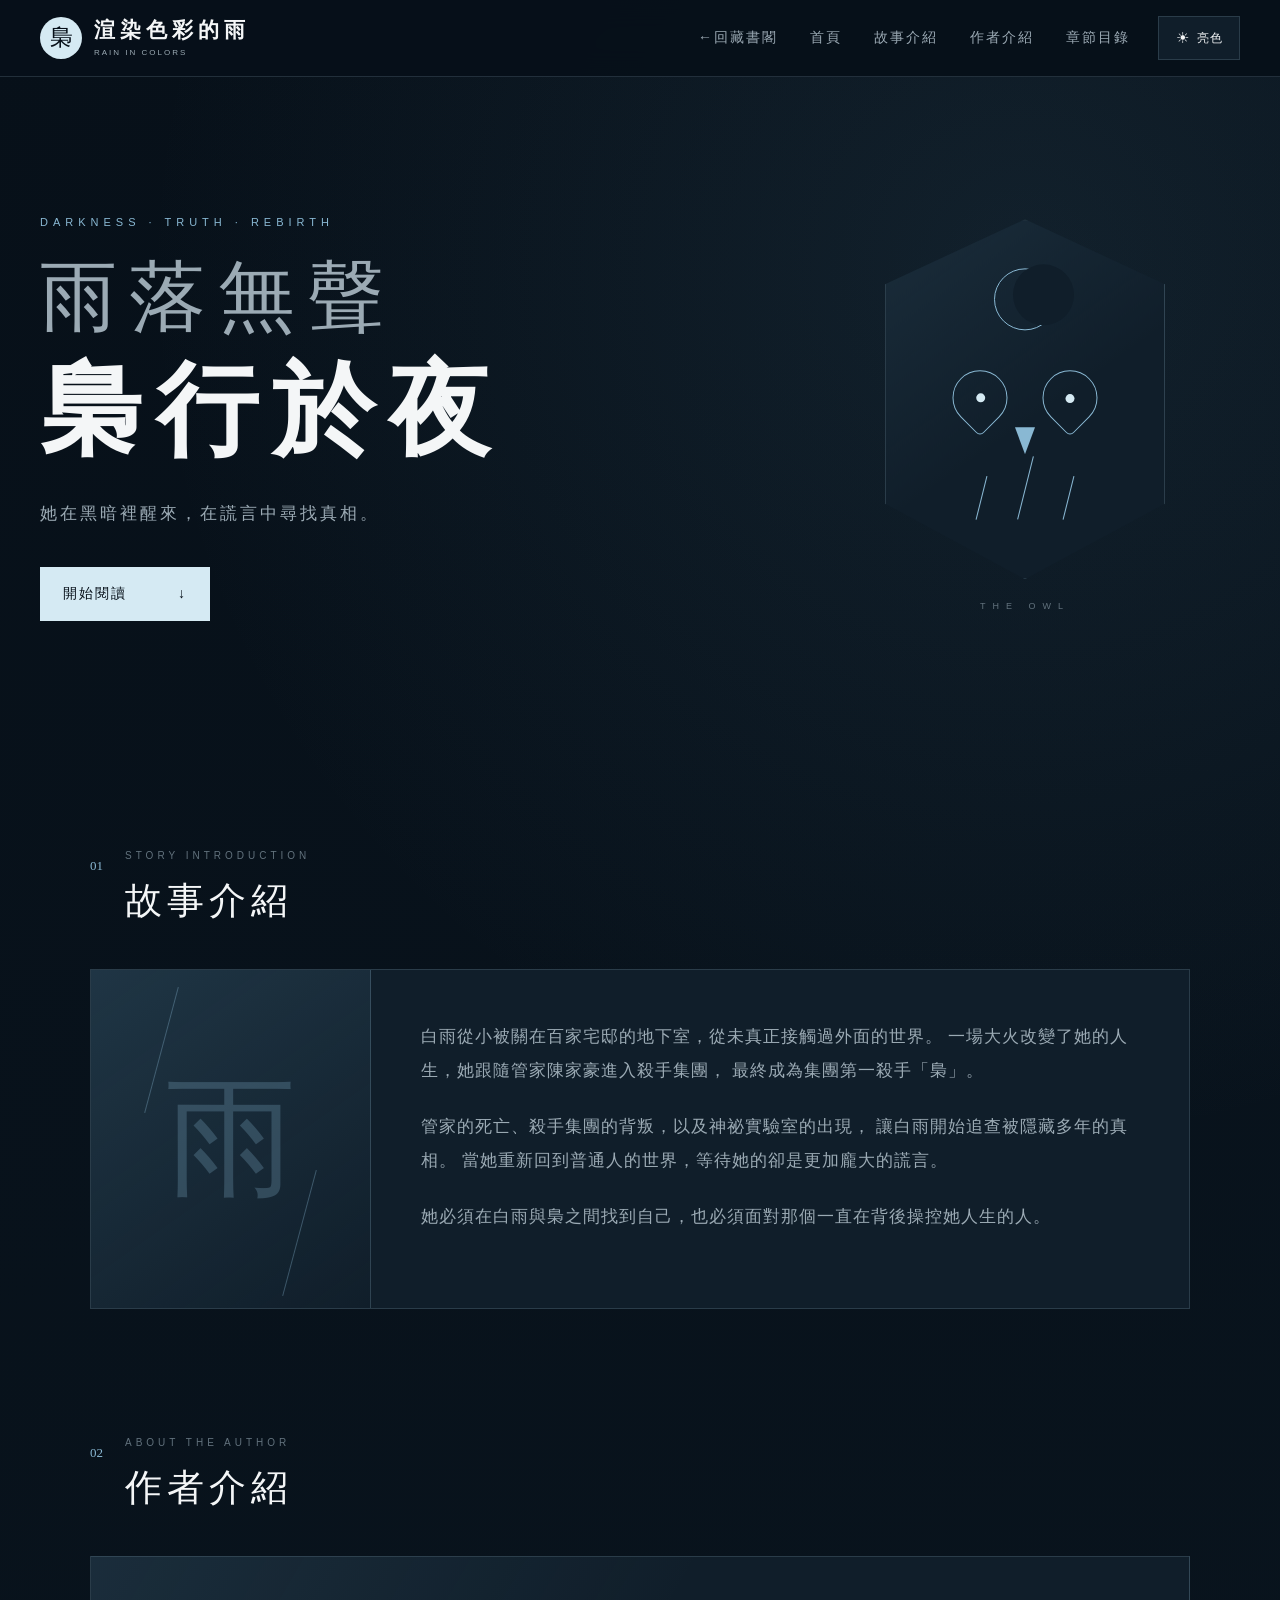
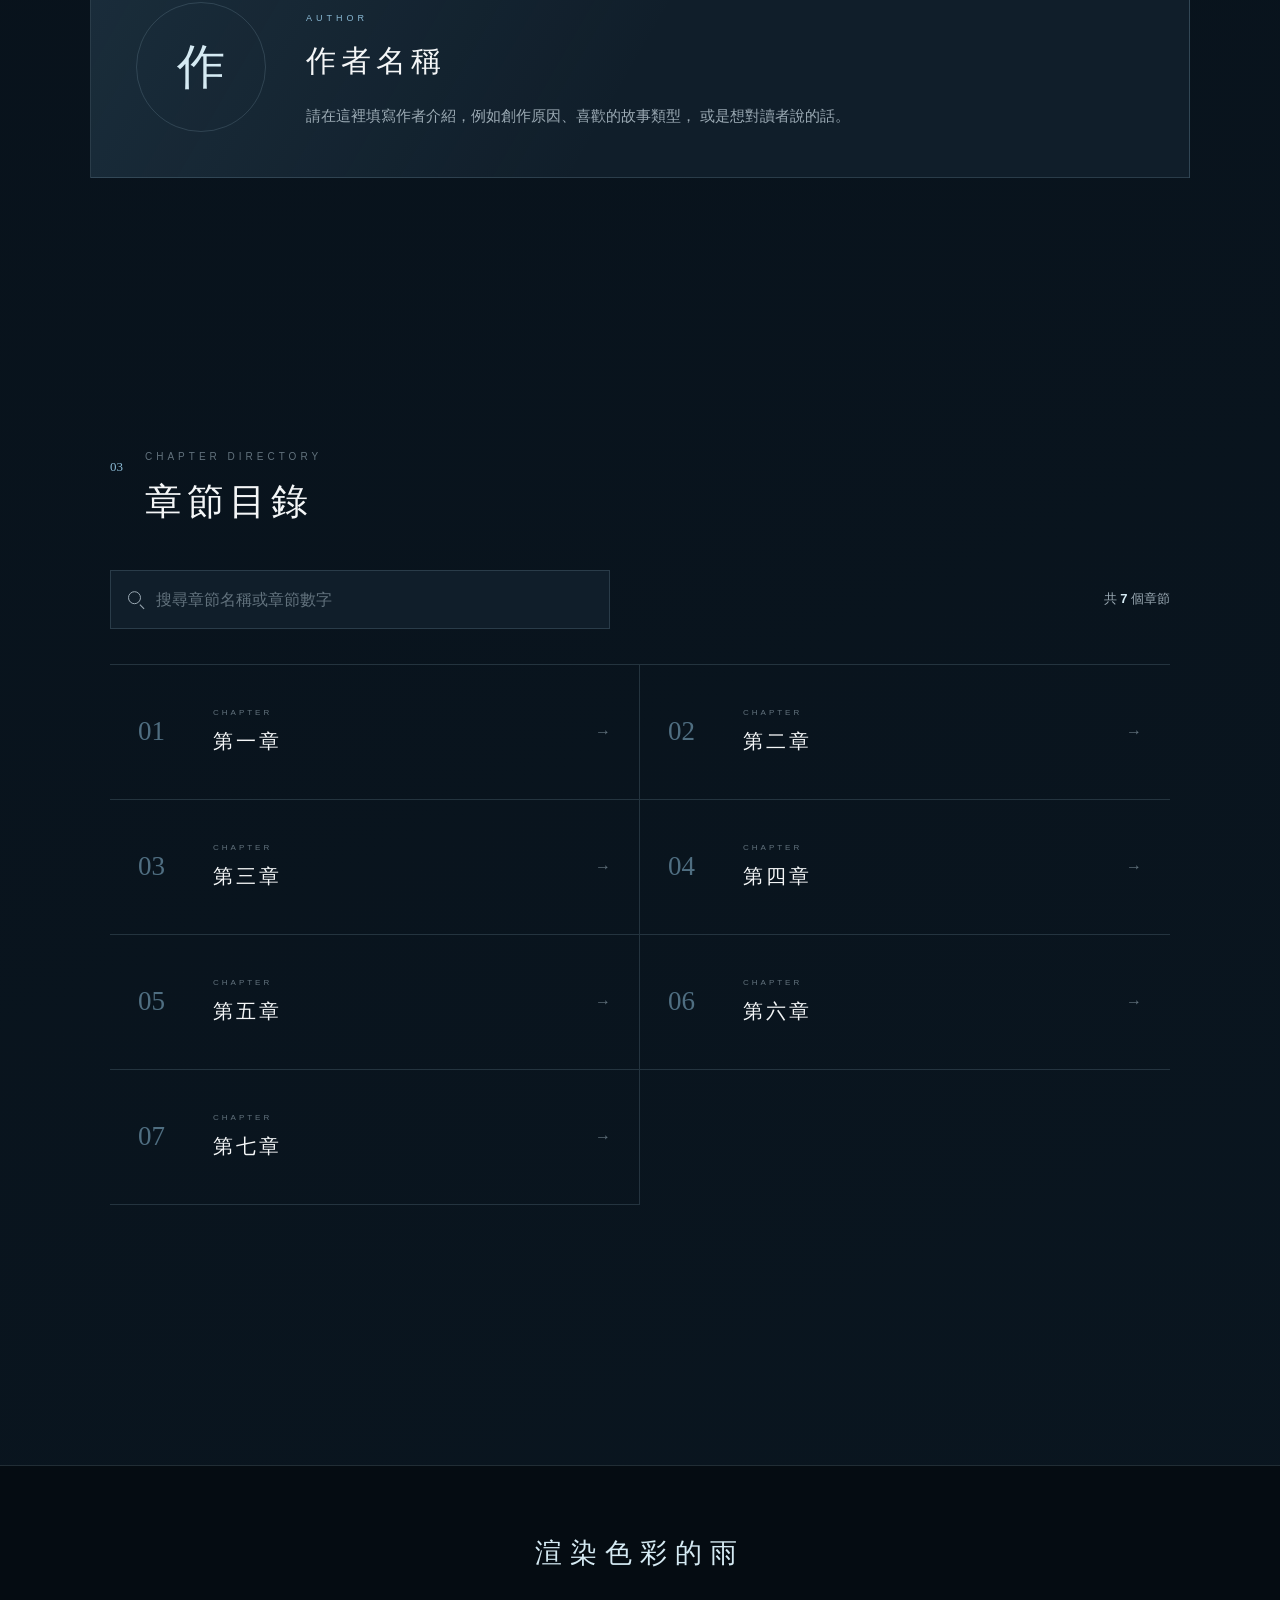
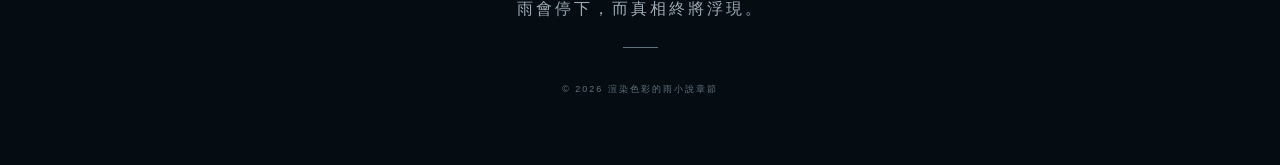
==== rain-in-colors/index.html @ 2d61eac8 "Add files via upload" ====
<!DOCTYPE html>
<html lang="zh-Hant">
<head>
  <meta charset="UTF-8">

  <!-- 讓網頁在手機上正常顯示 -->
  <meta name="viewport" content="width=device-width, initial-scale=1.0">

  <title>渲染色彩的雨｜小說章節</title>

  <!-- 引入 CSS -->
  <link rel="stylesheet" href="style.css">
</head>
<body>
  <!-- 頁首 -->
  <header class="site-header">
    <nav class="navbar">
      <!-- 網站標誌 -->
      <a href="index.html" class="logo">
        <span class="logo-symbol">梟</span>

        <span class="logo-text">
          <strong>渲染色彩的雨</strong>
          <small>RAIN IN COLORS</small>
        </span>
      </a>

      <div class="nav-right">
        <!-- 電腦版導覽列 -->
        <div class="nav-links">
          <a href="../index.html" class="library-link"><span>←</span>回藏書閣</a>
          <a href="index.html">首頁</a>
          <a href="#storyArea">故事介紹</a>
          <a href="#authorArea">作者介紹</a>
          <a href="#chapterArea">章節目錄</a>
        </div>

        <!-- 亮色與暗色切換按鈕 -->
        <button
          id="themeButton"
          class="theme-button"
          type="button"
          aria-label="切換亮色與暗色"
        >
          <span id="themeIcon">☀</span>
          <span id="themeText">亮色</span>
        </button>

        <!-- 手機版選單按鈕 -->
        <button
          id="menuButton"
          class="menu-button"
          type="button"
          aria-label="開啟選單"
          aria-expanded="false"
        >
          <span></span>
          <span></span>
          <span></span>
        </button>
      </div>
    </nav>

    <!-- 手機版選單 -->
    <div id="mobileMenu" class="mobile-menu">
      <a href="index.html">首頁</a>
      <a href="#storyArea">故事介紹</a>
      <a href="#authorArea">作者介紹</a>
      <a href="#chapterArea">章節目錄</a>
    </div>
  </header>

  <main>
    <!-- 首頁封面 -->
    <section class="hero">
      <div class="hero-content">
        <p class="hero-label">DARKNESS · TRUTH · REBIRTH</p>

        <h1>
          <span>雨落無聲</span>
          <strong>梟行於夜</strong>
        </h1>

        <p class="hero-description">
          她在黑暗裡醒來，在謊言中尋找真相。
        </p>

        <a href="#chapterArea" class="hero-button">
          <span>開始閱讀</span>
          <span>↓</span>
        </a>
      </div>

      <!-- 右邊重新設計的圖示 -->
      <div class="hero-mark" aria-hidden="true">
        <div class="mark-frame">
          <!-- 月亮 -->
          <span class="mark-moon"></span>

          <!-- 梟的眼睛 -->
          <div class="mark-eyes">
            <span class="mark-eye"></span>
            <span class="mark-eye"></span>
          </div>

          <!-- 梟的嘴 -->
          <span class="mark-beak"></span>

          <!-- 雨滴 -->
          <span class="mark-drop drop-one"></span>
          <span class="mark-drop drop-two"></span>
          <span class="mark-drop drop-three"></span>
        </div>

        <p>THE OWL</p>
      </div>
    </section>

    <!-- 故事介紹 -->
<section id="storyArea" class="introduction-section">
  <div class="section-heading">
    <span class="section-number">01</span>

    <div>
      <p>STORY INTRODUCTION</p>
      <h2>故事介紹</h2>
    </div>
  </div>

  <div class="story-introduction">
    <div class="story-decoration">
      <span>雨</span>
    </div>

    <div class="story-text">
      <p>
        白雨從小被關在百家宅邸的地下室，從未真正接觸過外面的世界。
        一場大火改變了她的人生，她跟隨管家陳家豪進入殺手集團，
        最終成為集團第一殺手「梟」。
      </p>

      <p>
        管家的死亡、殺手集團的背叛，以及神祕實驗室的出現，
        讓白雨開始追查被隱藏多年的真相。
        當她重新回到普通人的世界，等待她的卻是更加龐大的謊言。
      </p>

      <p>
        她必須在白雨與梟之間找到自己，也必須面對那個一直在背後操控她人生的人。
      </p>
    </div>
  </div>
</section>

<!-- 作者介紹 -->
<section id="authorArea" class="introduction-section author-section">
  <div class="section-heading">
    <span class="section-number">02</span>

    <div>
      <p>ABOUT THE AUTHOR</p>
      <h2>作者介紹</h2>
    </div>
  </div>

  <div class="author-introduction">
    <!-- 作者名字的第一個字，也可以改成其他文字 -->
    <div class="author-symbol">作</div>

    <div class="author-information">
      <!-- 在這裡填寫作者名稱 -->
      <span>AUTHOR</span>
      <h3>作者名稱</h3>

      <!-- 在這裡填寫作者介紹 -->
      <p>
        請在這裡填寫作者介紹，例如創作原因、喜歡的故事類型，
        或是想對讀者說的話。
      </p>
    </div>
  </div>
</section>

<!-- 章節目錄 -->
<section id="chapterArea" class="chapter-section">
    <!-- 章節目錄 -->
    <section id="chapterArea" class="chapter-section">
      <div class="section-heading">
        <span class="section-number">03</span>

        <div>
          <p>CHAPTER DIRECTORY</p>
          <h2>章節目錄</h2>
        </div>
      </div>

      <!-- 搜尋和章節數量 -->
      <div class="chapter-tools">
        <div class="search-box">
          <span class="search-icon"></span>

          <input
            id="searchInput"
            type="search"
            placeholder="搜尋章節名稱或章節數字"
            autocomplete="off"
          >

          <!-- 清除搜尋 -->
          <button
            id="clearSearchButton"
            class="clear-search"
            type="button"
            aria-label="清除搜尋"
          >
            ×
          </button>
        </div>

        <p class="chapter-count">
          共 <strong id="chapterCount">0</strong> 個章節
        </p>
      </div>

      <!-- JavaScript 會把章節放進這裡 -->
      <div id="chapterList" class="chapter-list"></div>

      <!-- 找不到章節時顯示 -->
      <div id="emptyMessage" class="empty-message">
        <span>梟</span>
        <h3>沒有找到章節</h3>
        <p>請嘗試其他章節名稱或數字。</p>
      </div>
    </section>
  </main>

  <!-- 頁尾 -->
  <footer class="site-footer">
    <div class="footer-content">
      <a href="index.html" class="footer-logo">渲染色彩的雨</a>

      <p>雨會停下，而真相終將浮現。</p>

      <div class="footer-line"></div>

      <small>
        © <span id="currentYear"></span> 渲染色彩的雨小說章節
      </small>
    </div>
  </footer>

  <!-- 回到最上方 -->
  <button
    id="backToTopButton"
    class="back-to-top"
    type="button"
    aria-label="回到最上方"
  >
    ↑
  </button>

  <!-- 引入 JavaScript -->
  <script src="script.js"></script>
</body>
</html>
---- rain-in-colors/style.css ----
/* ========================================
   1. 暗色模式的顏色
======================================== */

:root {
  --background: #071019;
  --background-second: #0a1620;
  --header-background: rgba(7, 16, 25, 0.96);
  --card: #101e2a;
  --card-hover: #152735;
  --text: #f4f6f7;
  --text-second: #9baab4;
  --text-dark: #62727d;
  --blue: #89b8d3;
  --blue-light: #d5eaf3;
  --border: rgba(173, 205, 222, 0.17);
  --footer: #050c12;
  --shadow: rgba(0, 0, 0, 0.3);
}


/* ========================================
   2. 亮色模式的顏色
======================================== */

/*
  JavaScript 會在 body 加上 light-theme，
  網頁就會改成下面這一組顏色。
*/
body.light-theme {
  --background: #edf2f4;
  --background-second: #f8fafb;
  --header-background: rgba(248, 250, 251, 0.96);
  --card: #ffffff;
  --card-hover: #e6eef2;
  --text: #17232d;
  --text-second: #536571;
  --text-dark: #81909a;
  --blue: #47758f;
  --blue-light: #294f64;
  --border: rgba(48, 82, 101, 0.17);
  --footer: #dae4e9;
  --shadow: rgba(27, 49, 62, 0.12);
}


/* ========================================
   3. 網頁共用設定
======================================== */

* {
  box-sizing: border-box;
}

html {
  scroll-behavior: smooth;
}

body {
  min-height: 100vh;
  margin: 0;
  color: var(--text);
  background:
    radial-gradient(
      circle at 80% 8%,
      rgba(93, 145, 173, 0.12),
      transparent 27%
    ),
    linear-gradient(
      155deg,
      var(--background),
      var(--background-second)
    );
  font-family: "Microsoft JhengHei", "Noto Sans TC", sans-serif;
  line-height: 1.7;
}

/* 所有顏色切換時的效果 */
body,
.site-header,
.site-footer,
.chapter-card,
.search-box input,
.theme-button,
.back-to-top {
  transition:
    color 0.25s,
    background-color 0.25s,
    border-color 0.25s;
}

button,
input {
  font: inherit;
}

a {
  color: inherit;
}

::selection {
  color: var(--background);
  background-color: var(--blue-light);
}


/* ========================================
   4. 頁首
======================================== */

.site-header {
  position: sticky;
  top: 0;
  z-index: 100;
  border-bottom: 1px solid var(--border);
  background-color: var(--header-background);
  backdrop-filter: blur(14px);
}

.navbar {
  display: flex;
  width: min(100% - 40px, 1200px);
  min-height: 76px;
  margin: auto;
  align-items: center;
  justify-content: space-between;
}

.logo {
  display: flex;
  align-items: center;
  gap: 12px;
  text-decoration: none;
}

.logo-symbol {
  display: grid;
  width: 42px;
  height: 42px;
  place-items: center;
  color: var(--background);
  background-color: var(--blue-light);
  border-radius: 50%;
  font-family: "PMingLiU", serif;
  font-size: 23px;
}

.logo-text {
  display: flex;
  flex-direction: column;
  line-height: 1.2;
}

.logo-text strong {
  font-family: "PMingLiU", serif;
  font-size: 21px;
  letter-spacing: 5px;
}

.logo-text small {
  margin-top: 5px;
  color: var(--text-second);
  font-size: 8px;
  letter-spacing: 2px;
}

.nav-right {
  display: flex;
  align-items: center;
  gap: 28px;
}

.nav-links {
  display: flex;
  align-items: center;
  gap: 32px;
}

.nav-links a {
  position: relative;
  color: var(--text-second);
  text-decoration: none;
  font-size: 14px;
  letter-spacing: 2px;
}

.nav-links a::after {
  position: absolute;
  right: 0;
  bottom: -8px;
  left: 0;
  height: 1px;
  content: "";
  background-color: var(--blue);
  transform: scaleX(0);
  transition: transform 0.2s;
}

.nav-links a:hover::after {
  transform: scaleX(1);
}

/* 亮色與暗色切換按鈕 */
.theme-button {
  display: flex;
  min-width: 82px;
  padding: 8px 12px;
  align-items: center;
  justify-content: center;
  gap: 7px;
  color: var(--text);
  border: 1px solid var(--border);
  background-color: var(--card);
  cursor: pointer;
  font-size: 12px;
  letter-spacing: 1px;
}

.theme-button:hover {
  border-color: var(--blue);
}

#themeIcon {
  font-size: 15px;
}

/* 手機選單按鈕 */
.menu-button {
  display: none;
  width: 42px;
  height: 42px;
  padding: 8px;
  border: 0;
  background: transparent;
  cursor: pointer;
}

.menu-button span {
  display: block;
  width: 100%;
  height: 1px;
  margin: 6px 0;
  background-color: var(--text);
}

.mobile-menu {
  display: none;
}


/* ========================================
   5. 首頁封面
======================================== */

.hero {
  position: relative;
  display: flex;
  width: min(100% - 40px, 1200px);
  min-height: 680px;
  margin: auto;
  align-items: center;
  overflow: hidden;
}

.hero-content {
  position: relative;
  z-index: 2;
  width: 64%;
}

.hero-label {
  margin: 0 0 22px;
  color: var(--blue);
  font-size: 11px;
  letter-spacing: 5px;
}

.hero-content h1 {
  margin: 0;
  font-family: "PMingLiU", "Microsoft JhengHei", serif;
  font-weight: normal;
  line-height: 1.15;
}

.hero-content h1 span,
.hero-content h1 strong {
  display: block;
}

.hero-content h1 span {
  color: var(--text-second);
  font-size: clamp(42px, 6vw, 78px);
  font-weight: normal;
  letter-spacing: 12px;
}

.hero-content h1 strong {
  margin-top: 10px;
  color: var(--text);
  font-size: clamp(55px, 8vw, 105px);
  letter-spacing: 14px;
}

.hero-description {
  margin: 30px 0 38px;
  color: var(--text-second);
  font-size: 17px;
  letter-spacing: 3px;
}

.hero-button {
  display: inline-flex;
  min-width: 170px;
  padding: 14px 22px;
  align-items: center;
  justify-content: space-between;
  color: var(--background);
  border: 1px solid var(--blue-light);
  background-color: var(--blue-light);
  text-decoration: none;
  font-size: 14px;
  letter-spacing: 2px;
}

.hero-button:hover {
  color: var(--blue-light);
  background-color: transparent;
}


/* ========================================
   6. 封面右邊的新圖示
======================================== */

.hero-mark {
  position: absolute;
  top: 50%;
  right: 5%;
  width: 310px;
  text-align: center;
  transform: translateY(-50%);
}

.mark-frame {
  position: relative;
  width: 280px;
  height: 360px;
  margin: auto;
  border: 1px solid var(--border);
  clip-path: polygon(
    50% 0,
    100% 18%,
    100% 79%,
    50% 100%,
    0 79%,
    0 18%
  );
  background:
    linear-gradient(
      145deg,
      rgba(101, 153, 181, 0.12),
      transparent 55%
    ),
    var(--card);
}

/* 圖示上方的月亮 */
.mark-moon {
  position: absolute;
  top: 48px;
  left: 50%;
  width: 62px;
  height: 62px;
  border: 1px solid var(--blue);
  border-radius: 50%;
  transform: translateX(-50%);
}

.mark-moon::after {
  position: absolute;
  top: -5px;
  left: 18px;
  width: 61px;
  height: 61px;
  content: "";
  background-color: var(--card);
  border-radius: 50%;
}

/* 梟的雙眼 */
.mark-eyes {
  position: absolute;
  top: 150px;
  left: 50%;
  display: flex;
  gap: 35px;
  transform: translateX(-50%);
}

.mark-eye {
  position: relative;
  width: 55px;
  height: 55px;
  border: 1px solid var(--blue);
  border-radius: 50% 50% 50% 10%;
  transform: rotate(-45deg);
}

.mark-eye:last-child {
  border-radius: 50% 50% 10% 50%;
  transform: rotate(45deg);
}

.mark-eye::after {
  position: absolute;
  top: 50%;
  left: 50%;
  width: 9px;
  height: 9px;
  content: "";
  background-color: var(--blue-light);
  border-radius: 50%;
  transform: translate(-50%, -50%);
}

/* 梟的嘴 */
.mark-beak {
  position: absolute;
  top: 207px;
  left: 50%;
  border-top: 27px solid var(--blue);
  border-right: 10px solid transparent;
  border-left: 10px solid transparent;
  transform: translateX(-50%);
}

/* 圖示下方的三個雨滴 */
.mark-drop {
  position: absolute;
  bottom: 58px;
  width: 1px;
  height: 45px;
  background-color: var(--blue);
  transform: rotate(14deg);
}

.drop-one {
  left: 95px;
}

.drop-two {
  left: 139px;
  height: 65px;
}

.drop-three {
  right: 95px;
}

.hero-mark p {
  margin: 20px 0 0;
  color: var(--text-dark);
  font-size: 9px;
  letter-spacing: 7px;
}


/* ========================================
   7. 章節目錄
======================================== */

.chapter-section {
  width: min(100% - 40px, 1100px);
  margin: auto;
  padding: 90px 0 130px;
}

.section-heading {
  display: flex;
  margin-bottom: 36px;
  align-items: flex-start;
  gap: 22px;
}

.section-number {
  padding-top: 8px;
  color: var(--blue);
  font-family: Georgia, serif;
  font-size: 13px;
}

.section-heading p {
  margin: 0 0 6px;
  color: var(--text-dark);
  font-size: 10px;
  letter-spacing: 4px;
}

.section-heading h2 {
  margin: 0;
  font-family: "PMingLiU", serif;
  font-size: 37px;
  font-weight: normal;
  letter-spacing: 5px;
}

.chapter-tools {
  display: flex;
  margin-bottom: 35px;
  align-items: center;
  justify-content: space-between;
  gap: 25px;
}

.search-box {
  position: relative;
  width: min(100%, 500px);
}

.search-box input {
  width: 100%;
  padding: 15px 45px;
  color: var(--text);
  border: 1px solid var(--border);
  outline: none;
  background-color: var(--card);
}

.search-box input::placeholder {
  color: var(--text-dark);
}

.search-box input:focus {
  border-color: var(--blue);
  box-shadow: 0 0 0 3px rgba(103, 153, 180, 0.1);
}

.search-icon {
  position: absolute;
  top: 50%;
  left: 18px;
  width: 13px;
  height: 13px;
  border: 1px solid var(--text-second);
  border-radius: 50%;
  transform: translateY(-60%);
}

.search-icon::after {
  position: absolute;
  right: -5px;
  bottom: -4px;
  width: 6px;
  height: 1px;
  content: "";
  background-color: var(--text-second);
  transform: rotate(45deg);
}

.clear-search {
  position: absolute;
  top: 50%;
  right: 12px;
  display: none;
  width: 28px;
  height: 28px;
  color: var(--text-second);
  border: 0;
  background: transparent;
  cursor: pointer;
  font-size: 22px;
  transform: translateY(-50%);
}

.chapter-count {
  margin: 0;
  color: var(--text-second);
  font-size: 13px;
}

.chapter-count strong {
  color: var(--blue-light);
}

.chapter-list {
  display: grid;
  grid-template-columns: repeat(2, 1fr);
  border-top: 1px solid var(--border);
}

.chapter-card {
  display: flex;
  min-height: 135px;
  padding: 28px;
  align-items: center;
  gap: 25px;
  border-right: 1px solid var(--border);
  border-bottom: 1px solid var(--border);
  background-color: transparent;
  text-decoration: none;
}

.chapter-card:nth-child(even) {
  border-right: 0;
}

.chapter-card:hover {
  background-color: var(--card-hover);
}

.chapter-card:hover .chapter-arrow {
  color: var(--blue-light);
  transform: translateX(5px);
}

.chapter-number {
  min-width: 50px;
  color: var(--blue);
  opacity: 0.55;
  font-family: Georgia, serif;
  font-size: 27px;
}

.chapter-information {
  flex: 1;
}

.chapter-information small {
  display: block;
  margin-bottom: 5px;
  color: var(--text-dark);
  font-size: 8px;
  letter-spacing: 3px;
}

.chapter-name {
  font-family: "PMingLiU", serif;
  font-size: 20px;
  letter-spacing: 3px;
}

.chapter-arrow {
  color: var(--text-dark);
  transition: 0.2s;
}

.empty-message {
  display: none;
  padding: 70px 20px;
  text-align: center;
  border: 1px solid var(--border);
}

.empty-message span {
  color: var(--blue);
  opacity: 0.15;
  font-family: "PMingLiU", serif;
  font-size: 80px;
}

.empty-message h3 {
  margin: 10px 0 5px;
  font-weight: normal;
}

.empty-message p {
  margin: 0;
  color: var(--text-second);
  font-size: 13px;
}


/* ========================================
   8. 獨立章節 HTML 使用的樣式
======================================== */

.chapter-page {
  width: min(100% - 40px, 850px);
  min-height: 700px;
  margin: auto;
  padding: 65px 0 120px;
}

.chapter-page-top {
  display: flex;
  margin-bottom: 75px;
  align-items: center;
  justify-content: space-between;
}

.back-button {
  color: var(--text-second);
  text-decoration: none;
  font-size: 13px;
  letter-spacing: 2px;
}

.back-button:hover {
  color: var(--blue-light);
}

.chapter-label {
  color: var(--text-dark);
  font-family: Georgia, serif;
  font-size: 12px;
  letter-spacing: 3px;
}

.chapter-title {
  margin-bottom: 65px;
  text-align: center;
}

.chapter-title p {
  margin: 0 0 15px;
  color: var(--blue);
  font-size: 9px;
  letter-spacing: 5px;
}

.chapter-title h1 {
  margin: 0;
  font-family: "PMingLiU", serif;
  font-size: clamp(35px, 6vw, 52px);
  font-weight: normal;
  letter-spacing: 8px;
}

.chapter-title-line {
  width: 45px;
  height: 1px;
  margin: 28px auto 0;
  background-color: var(--blue);
}

/* 小說正文 */
.novel-content {
  min-height: 400px;
  color: var(--text);
  font-family: "PMingLiU", "Microsoft JhengHei", serif;
  font-size: 19px;
  line-height: 2.2;
  letter-spacing: 1px;
}

/* 每一段正文 */
.novel-content p {
  margin: 0 0 28px;
  text-indent: 2em;
}

/* 章節最下方按鈕 */
.chapter-navigation {
  display: grid;
  margin-top: 90px;
  grid-template-columns: repeat(2, 1fr);
  border-top: 1px solid var(--border);
  border-bottom: 1px solid var(--border);
}

.chapter-nav-link {
  display: flex;
  padding: 24px;
  flex-direction: column;
  text-decoration: none;
}

.chapter-nav-link:first-child {
  border-right: 1px solid var(--border);
}

.chapter-nav-link:hover {
  background-color: var(--card-hover);
}

.chapter-nav-link small {
  margin-bottom: 5px;
  color: var(--text-dark);
  font-size: 8px;
  letter-spacing: 3px;
}

.chapter-nav-link span {
  color: var(--blue-light);
  font-size: 14px;
}

.chapter-nav-next {
  text-align: right;
}

.chapter-nav-link.disabled {
  visibility: hidden;
  pointer-events: none;
}


/* ========================================
   9. 頁尾
======================================== */

.site-footer {
  border-top: 1px solid var(--border);
  background-color: var(--footer);
}

.footer-content {
  width: min(100% - 40px, 1100px);
  margin: auto;
  padding: 65px 0;
  text-align: center;
}

.footer-logo {
  color: var(--blue-light);
  text-decoration: none;
  font-family: "PMingLiU", serif;
  font-size: 27px;
  letter-spacing: 8px;
}

.footer-content p {
  margin: 18px 0;
  color: var(--text-second);
  font-family: "PMingLiU", serif;
  letter-spacing: 3px;
}

.footer-line {
  width: 35px;
  height: 1px;
  margin: 25px auto;
  background-color: var(--text-dark);
}

.footer-content small {
  color: var(--text-dark);
  font-size: 9px;
  letter-spacing: 2px;
}

.back-to-top {
  position: fixed;
  right: 25px;
  bottom: 25px;
  z-index: 50;
  display: grid;
  width: 43px;
  height: 43px;
  place-items: center;
  color: var(--blue-light);
  border: 1px solid var(--border);
  background-color: var(--card);
  cursor: pointer;
  opacity: 0;
  pointer-events: none;
}

.back-to-top.show {
  opacity: 1;
  pointer-events: auto;
}


/* ========================================
   故事介紹與作者介紹
======================================== */

.introduction-section {
  width: min(100% - 40px, 1100px);
  margin: auto;
  padding: 90px 0;
}

/* 故事介紹外框 */
.story-introduction {
  display: grid;
  min-height: 340px;
  grid-template-columns: 280px 1fr;
  border: 1px solid var(--border);
  background-color: var(--card);
}

/* 左邊的「雨」字裝飾 */
.story-decoration {
  display: grid;
  position: relative;
  place-items: center;
  overflow: hidden;
  border-right: 1px solid var(--border);
  background:
    linear-gradient(
      145deg,
      rgba(91, 145, 174, 0.2),
      transparent
    );
}

.story-decoration::before,
.story-decoration::after {
  position: absolute;
  width: 1px;
  height: 130px;
  content: "";
  background-color: var(--blue);
  opacity: 0.35;
  transform: rotate(15deg);
}

.story-decoration::before {
  top: 15px;
  left: 70px;
}

.story-decoration::after {
  right: 70px;
  bottom: 10px;
}

.story-decoration span {
  color: var(--blue);
  opacity: 0.25;
  font-family: "PMingLiU", serif;
  font-size: 130px;
}

/* 故事介紹文字 */
.story-text {
  padding: 50px;
}

.story-text p {
  margin: 0 0 22px;
  color: var(--text-second);
  font-family: "PMingLiU", "Microsoft JhengHei", serif;
  font-size: 17px;
  line-height: 2;
  letter-spacing: 1px;
}

.story-text p:last-child {
  margin-bottom: 0;
}

/* 作者介紹與故事介紹之間的距離 */
.author-section {
  padding-top: 35px;
}

/* 作者介紹外框 */
.author-introduction {
  display: flex;
  padding: 45px;
  align-items: center;
  gap: 40px;
  border: 1px solid var(--border);
  background:
    linear-gradient(
      120deg,
      rgba(95, 145, 172, 0.13),
      transparent 50%
    ),
    var(--card);
}

/* 作者名字圖示 */
.author-symbol {
  display: grid;
  width: 130px;
  height: 130px;
  flex-shrink: 0;
  place-items: center;
  color: var(--blue-light);
  border: 1px solid var(--border);
  border-radius: 50%;
  font-family: "PMingLiU", serif;
  font-size: 48px;
}

/* 作者資料 */
.author-information span {
  color: var(--blue);
  font-size: 9px;
  letter-spacing: 4px;
}

.author-information h3 {
  margin: 6px 0 15px;
  font-family: "PMingLiU", serif;
  font-size: 30px;
  font-weight: normal;
  letter-spacing: 5px;
}

.author-information p {
  max-width: 650px;
  margin: 0;
  color: var(--text-second);
  font-size: 15px;
  line-height: 2;
}

/* ========================================
   10. 手機版
======================================== */

@media (max-width: 800px) {
  .nav-links {
    display: none;
  }

  .menu-button {
    display: block;
  }

  .mobile-menu.open {
    display: flex;
    padding: 10px 20px 20px;
    flex-direction: column;
    border-top: 1px solid var(--border);
  }

  .mobile-menu a {
    padding: 12px;
    color: var(--text-second);
    text-decoration: none;
  }

  .hero-content {
    width: 100%;
  }

  .hero-mark {
    right: -90px;
    opacity: 0.35;
  }
}

@media (max-width: 650px) {
  .navbar,
  .hero,
  .chapter-section,
  .chapter-page {
    width: min(100% - 30px, 1100px);
  }

  .navbar {
    min-height: 68px;
  }

  .logo-text small {
    display: none;
  }

  .nav-right {
    gap: 6px;
  }

  .theme-button {
    min-width: 43px;
    padding: 8px;
  }

  #themeText {
    display: none;
  }

  .hero {
    min-height: 600px;
  }

  .hero-content h1 span {
    letter-spacing: 7px;
  }

  .hero-content h1 strong {
    letter-spacing: 8px;
  }

  .hero-description {
    max-width: 330px;
    font-size: 14px;
    letter-spacing: 2px;
  }

  .hero-mark {
    display: none;
  }

  .chapter-section {
    padding: 70px 0 100px;
  }

  .chapter-tools {
    align-items: flex-start;
    flex-direction: column;
  }

  .search-box {
    width: 100%;
  }

  .chapter-list {
    grid-template-columns: 1fr;
  }

  .chapter-card {
    min-height: 115px;
    padding: 22px 15px;
    border-right: 0;
  }

  .chapter-page {
    padding-top: 45px;
  }

  .novel-content {
    font-size: 18px;
  }

  .chapter-navigation {
    grid-template-columns: 1fr;
  }

  .chapter-nav-link:first-child {
    border-right: 0;
    border-bottom: 1px solid var(--border);
  }

  .chapter-nav-next {
    text-align: left;
  }

  @media (max-width: 650px) {
  .introduction-section {
    width: min(100% - 30px, 1100px);
    padding: 65px 0;
  }

  .story-introduction {
    grid-template-columns: 1fr;
  }

  .story-decoration {
    min-height: 180px;
    border-right: 0;
    border-bottom: 1px solid var(--border);
  }

  .story-decoration span {
    font-size: 90px;
  }

  .story-text {
    padding: 28px 22px;
  }

  .story-text p {
    font-size: 16px;
  }

  .author-introduction {
    padding: 30px 22px;
    align-items: flex-start;
    flex-direction: column;
  }

  .author-symbol {
    width: 90px;
    height: 90px;
    font-size: 35px;
  }
}
}
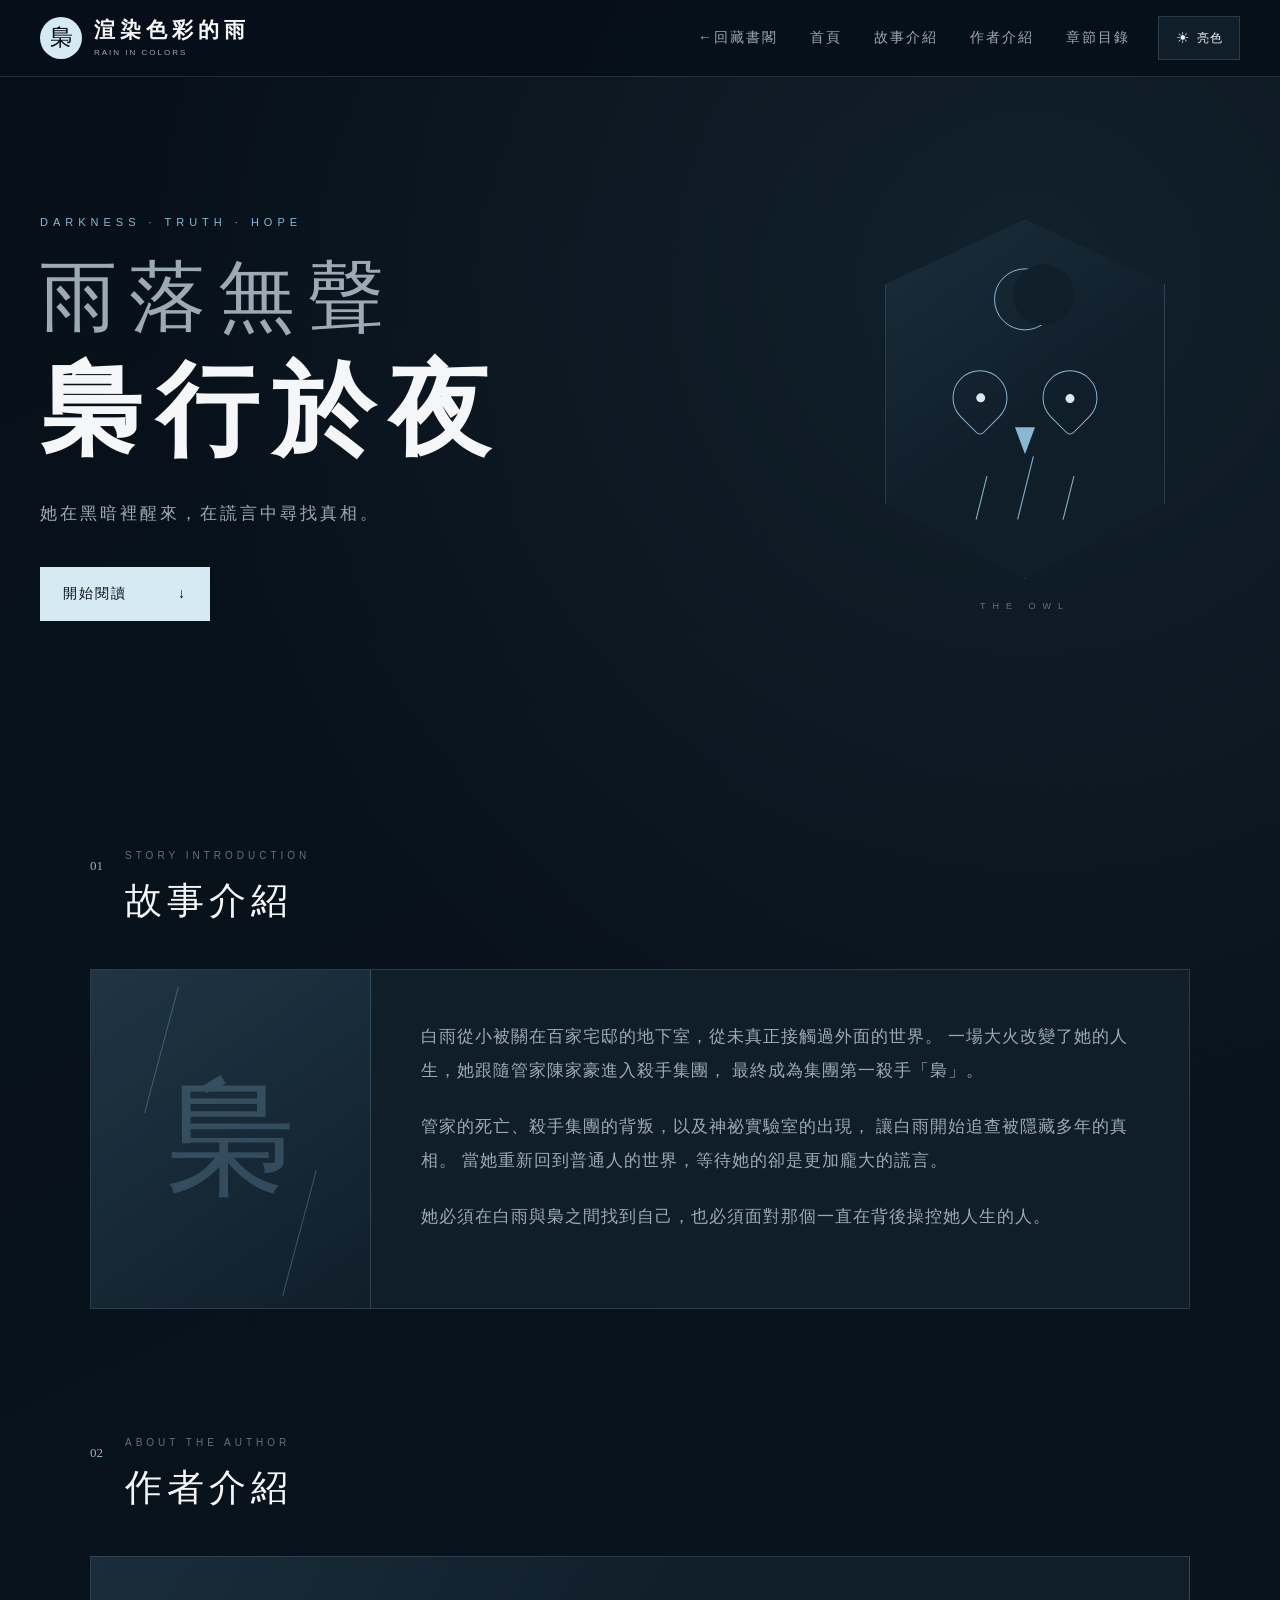
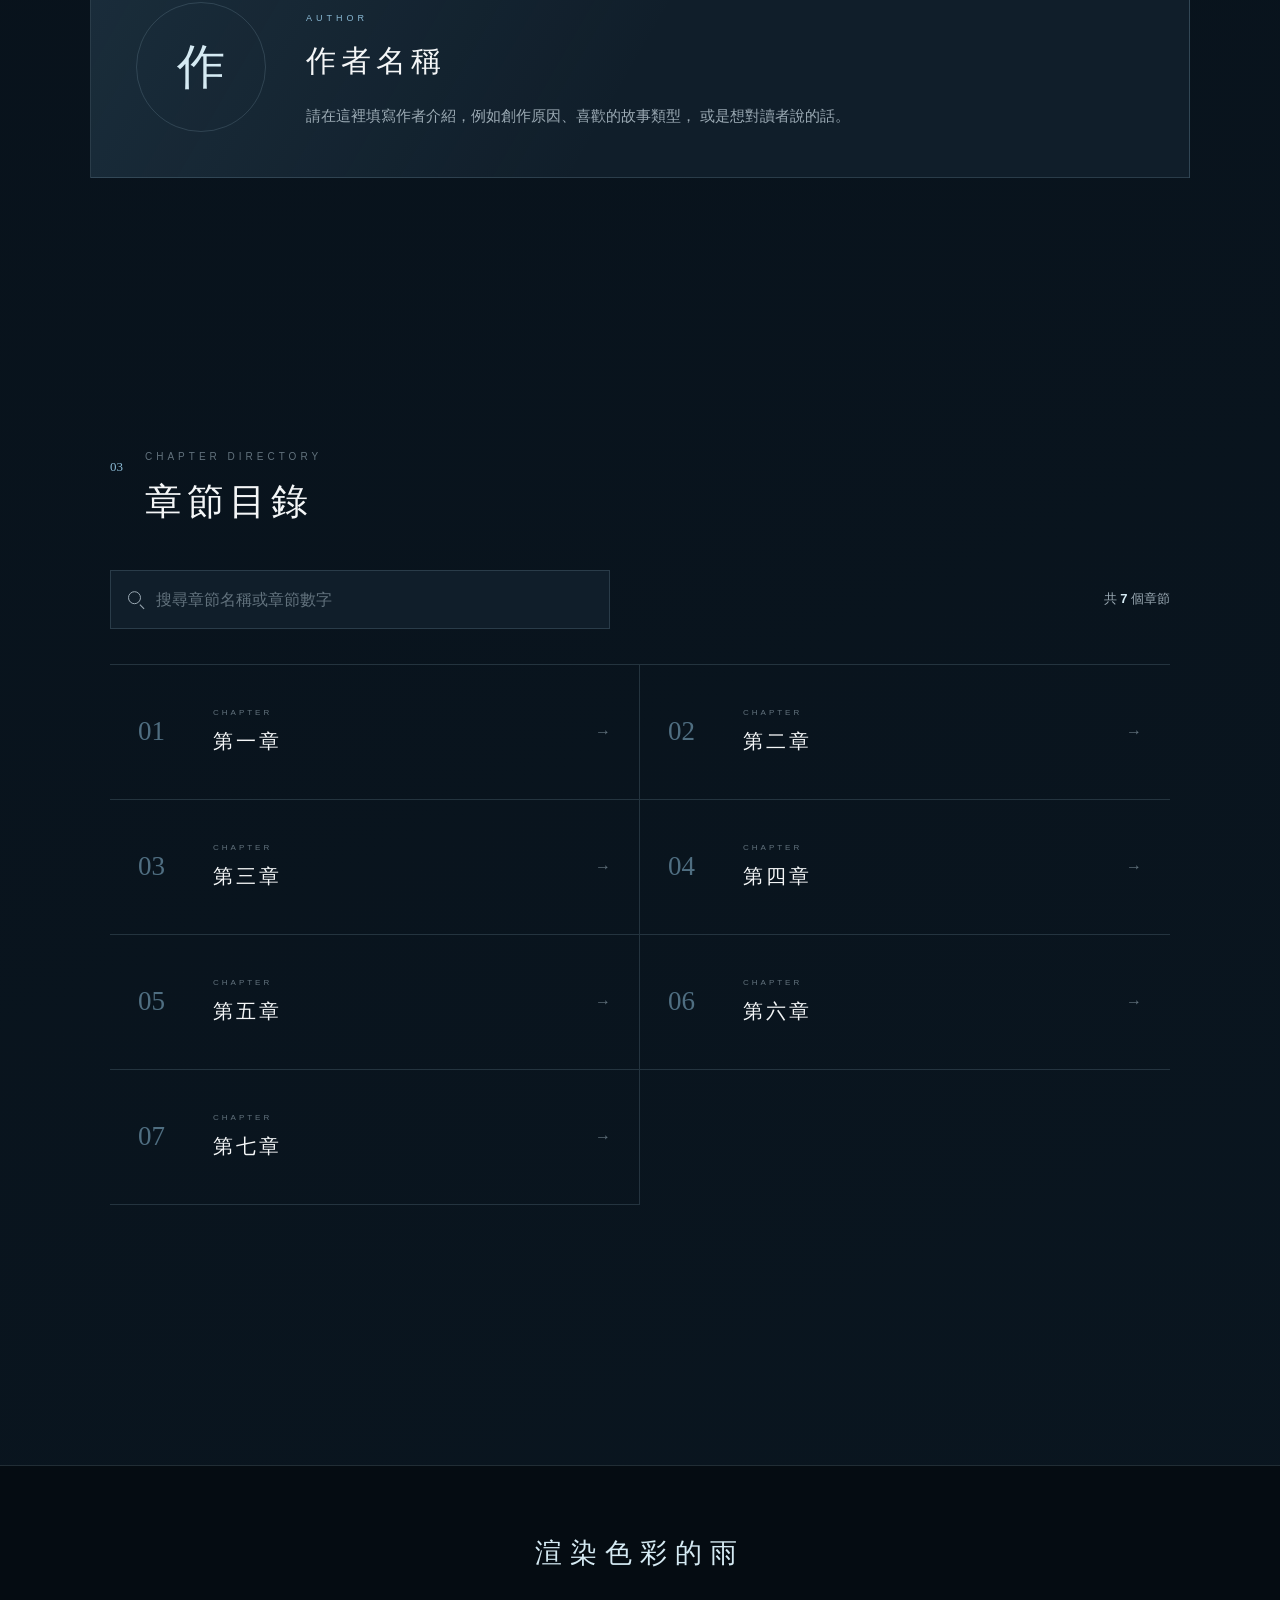
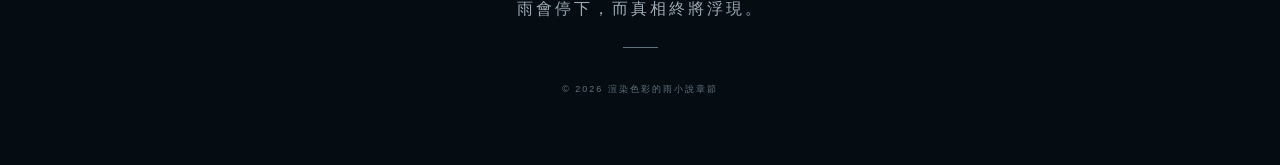
==== commit cc7b671f: "Add files via upload" ====
--- a/rain-in-colors/index.html
+++ b/rain-in-colors/index.html
@@ -63,6 +63,7 @@
 
     <!-- 手機版選單 -->
     <div id="mobileMenu" class="mobile-menu">
+      <a href="../index.html" class="library-link"><span>←</span>回藏書閣</a>
       <a href="index.html">首頁</a>
       <a href="#storyArea">故事介紹</a>
       <a href="#authorArea">作者介紹</a>
@@ -74,7 +75,7 @@
     <!-- 首頁封面 -->
     <section class="hero">
       <div class="hero-content">
-        <p class="hero-label">DARKNESS · TRUTH · REBIRTH</p>
+        <p class="hero-label">DARKNESS · TRUTH · HOPE</p>
 
         <h1>
           <span>雨落無聲</span>
@@ -129,7 +130,7 @@
 
   <div class="story-introduction">
     <div class="story-decoration">
-      <span>雨</span>
+      <span>梟</span>
     </div>
 
     <div class="story-text">
--- a/rain-in-colors/style.css
+++ b/rain-in-colors/style.css
@@ -1171,4 +1171,89 @@
     font-size: 35px;
   }
 }
+
+/* 字體大小控制 */
+.font-size-control {
+  display: flex;
+  align-items: center;
+  gap: 6px;
+  padding: 5px;
+  border: 1px solid rgba(255, 255, 255, 0.2);
+  border-radius: 8px;
+}
+
+.font-size-button,
+.font-reset-button {
+  border: 0;
+  color: inherit;
+  background: transparent;
+  cursor: pointer;
+  font-family: inherit;
+  transition:
+    color 0.2s ease,
+    background-color 0.2s ease;
+}
+
+.font-size-button {
+  width: 32px;
+  height: 32px;
+  border-radius: 6px;
+  font-size: 20px;
+  line-height: 1;
+}
+
+.font-size-button:hover,
+.font-reset-button:hover {
+  color: #ffffff;
+  background: rgba(255, 255, 255, 0.12);
+}
+
+.font-size-value {
+  min-width: 28px;
+  text-align: center;
+  font-size: 14px;
+  font-variant-numeric: tabular-nums;
+}
+
+.font-reset-button {
+  padding: 7px 10px;
+  border-left: 1px solid rgba(255, 255, 255, 0.2);
+  font-size: 13px;
+}
+
+/* 小說正文預設字體 */
+.novel-content {
+  font-size: 18px;
+}
+
+/* 亮色模式 */
+.light-theme .font-size-control {
+  border-color: rgba(0, 0, 0, 0.18);
+}
+
+.light-theme .font-size-button:hover,
+.light-theme .font-reset-button:hover {
+  color: #111111;
+  background: rgba(0, 0, 0, 0.08);
+}
+
+/* 手機版 */
+@media (max-width: 600px) {
+  .nav-right {
+    gap: 8px;
+  }
+
+  .font-size-control {
+    gap: 2px;
+  }
+
+  .font-size-button {
+    width: 28px;
+    height: 28px;
+  }
+
+  .font-reset-button {
+    padding: 6px;
+  }
+}
 }
